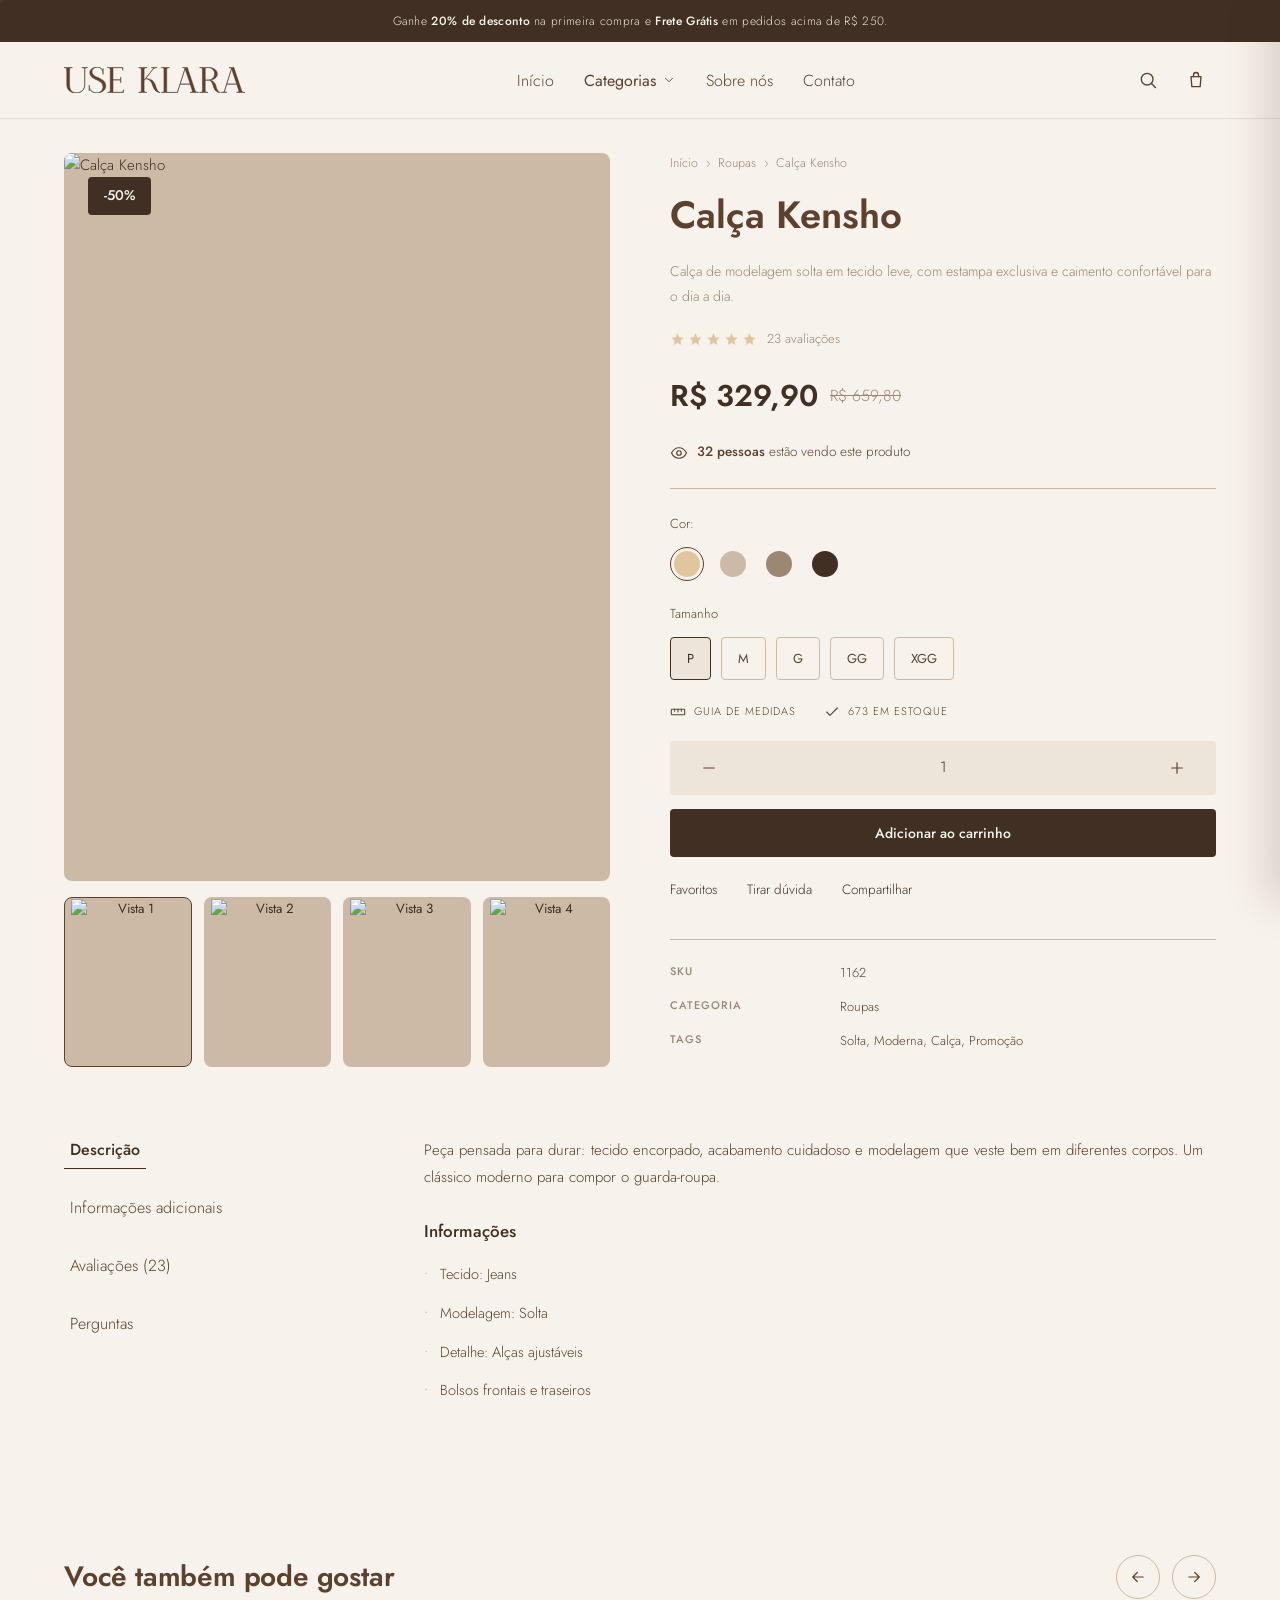
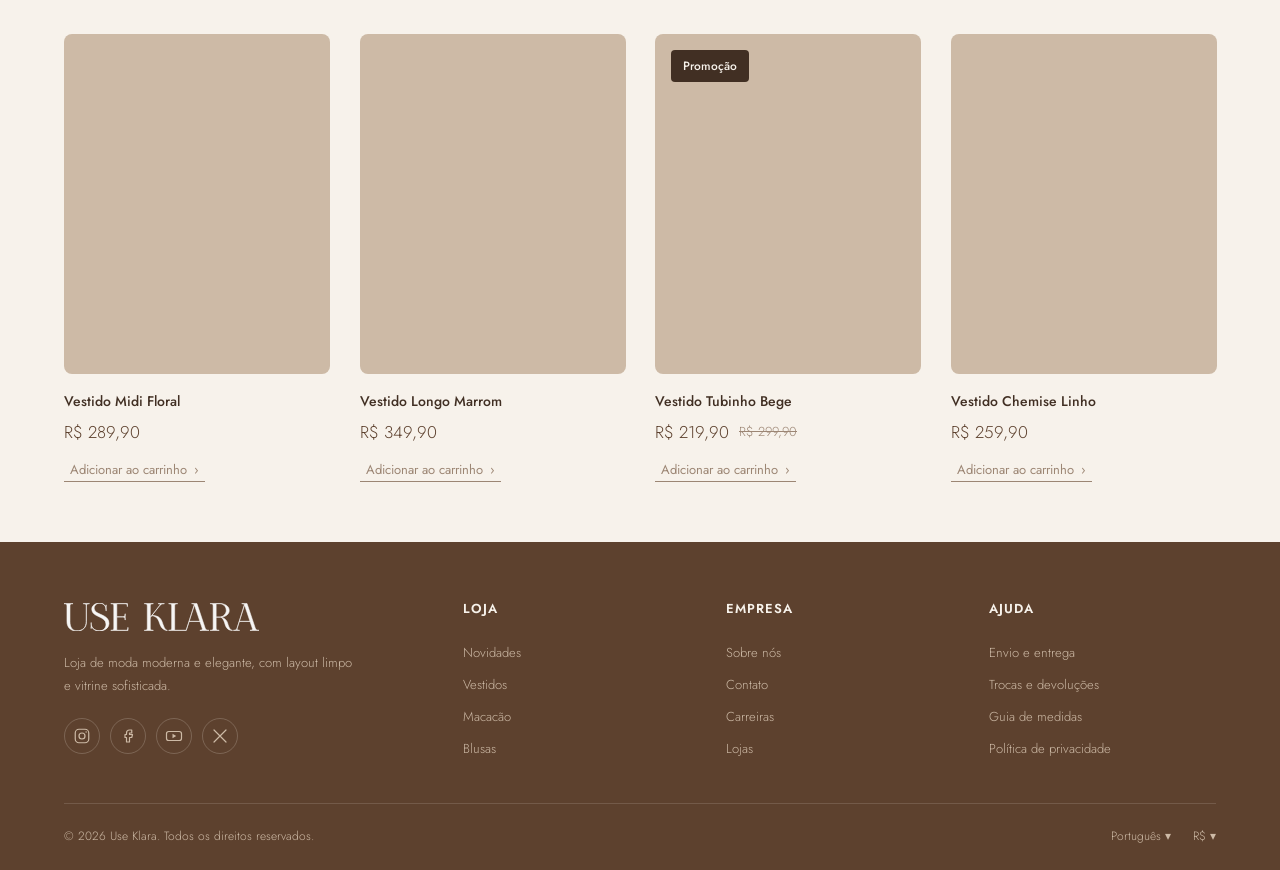
==== produto.html @ 3ba40e80 "Loja Use Klara — vitrine limpa para deploy Site estático da loja (home, categorias, produto, sobre) " ====
<!DOCTYPE html>
<html lang="pt-BR">
<head>
<meta charset="UTF-8">
<meta name="viewport" content="width=device-width, initial-scale=1.0">
<title>Calça Kensho — Use Klara</title>
<link rel="preconnect" href="https://fonts.googleapis.com">
<link rel="preconnect" href="https://fonts.gstatic.com" crossorigin>
<link href="https://fonts.googleapis.com/css2?family=Jost:wght@300;400;500;600;700&display=swap" rel="stylesheet">
<link rel="stylesheet" href="css/style.css">
</head>
<body>

<div id="site-header" data-active="shop"></div>

<section class="pdp" data-name="Calça Kensho" data-price="329.90">
  <div class="container pdp__grid">

    <div class="gallery">
      <div class="gallery__main">
        <img src="https://images.unsplash.com/photo-1594633312681-425c7b97ccd1?auto=format&fit=crop&w=900&q=80" alt="Calça Kensho" data-ph>
        <span class="gallery__badge">-50%</span>
      </div>
      <div class="gallery__thumbs">
        <button class="is-active"><img src="https://images.unsplash.com/photo-1594633312681-425c7b97ccd1?auto=format&fit=crop&w=400&q=80" alt="Vista 1" data-ph></button>
        <button><img src="https://images.unsplash.com/photo-1624378439575-d8705ad7ae80?auto=format&fit=crop&w=400&q=80" alt="Vista 2" data-ph></button>
        <button><img src="https://images.unsplash.com/photo-1583496661160-fb5886a0aaaa?auto=format&fit=crop&w=400&q=80" alt="Vista 3" data-ph></button>
        <button><img src="https://images.unsplash.com/photo-1551232864-3f0890e580d9?auto=format&fit=crop&w=400&q=80" alt="Vista 4" data-ph></button>
      </div>
    </div>

    <div class="pdp__info">
      <nav class="pdp__crumb"><a href="index.html">Início</a><span>›</span><a href="vestidos.html">Roupas</a><span>›</span><span>Calça Kensho</span></nav>
      <h1 class="pdp__title">Calça Kensho</h1>
      <p class="pdp__desc">Calça de modelagem solta em tecido leve, com estampa exclusiva e caimento confortável para o dia a dia.</p>

      <div class="pdp__rating">
        <span class="pdp__stars"><svg viewBox="0 0 24 24"><path d="M12 2l2.9 6.3 6.9.8-5.1 4.7 1.4 6.8L12 17.3 5.9 20.6l1.4-6.8L2.2 9.1l6.9-.8z"/></svg><svg viewBox="0 0 24 24"><path d="M12 2l2.9 6.3 6.9.8-5.1 4.7 1.4 6.8L12 17.3 5.9 20.6l1.4-6.8L2.2 9.1l6.9-.8z"/></svg><svg viewBox="0 0 24 24"><path d="M12 2l2.9 6.3 6.9.8-5.1 4.7 1.4 6.8L12 17.3 5.9 20.6l1.4-6.8L2.2 9.1l6.9-.8z"/></svg><svg viewBox="0 0 24 24"><path d="M12 2l2.9 6.3 6.9.8-5.1 4.7 1.4 6.8L12 17.3 5.9 20.6l1.4-6.8L2.2 9.1l6.9-.8z"/></svg><svg viewBox="0 0 24 24"><path d="M12 2l2.9 6.3 6.9.8-5.1 4.7 1.4 6.8L12 17.3 5.9 20.6l1.4-6.8L2.2 9.1l6.9-.8z"/></svg></span>
        <span>23 avaliações</span>
      </div>

      <div class="pdp__price"><span class="now">R$ 329,90</span><span class="old">R$ 659,80</span></div>

      <p class="pdp__viewers"><svg viewBox="0 0 24 24"><path d="M2 12s3.6-7 10-7 10 7 10 7-3.6 7-10 7-10-7-10-7z"/><circle cx="12" cy="12" r="3"/></svg><span><strong>32 pessoas</strong> estão vendo este produto</span></p>

      <div class="opt">
        <span class="opt__label">Cor:</span>
        <div class="swatches">
          <button class="swatch is-active"><span style="background:#E0C79B"></span></button>
          <button class="swatch"><span style="background:#CDBAA6"></span></button>
          <button class="swatch"><span style="background:#9C8674"></span></button>
          <button class="swatch"><span style="background:#412F23"></span></button>
        </div>
      </div>

      <div class="opt">
        <span class="opt__label">Tamanho</span>
        <div class="sizes">
          <button class="size is-active">P</button><button class="size">M</button><button class="size">G</button><button class="size">GG</button><button class="size">XGG</button>
        </div>
      </div>

      <div class="pdp__meta-row">
        <div><svg viewBox="0 0 24 24"><rect x="2" y="8" width="20" height="8" rx="1"/><path d="M7 8v3M12 8v4M17 8v3"/></svg> GUIA DE MEDIDAS</div>
        <div><svg viewBox="0 0 24 24"><polyline points="4 12 9 17 20 6"/></svg> 673 EM ESTOQUE</div>
      </div>

      <div class="stepper">
        <button id="pdpDec" aria-label="Diminuir"><svg viewBox="0 0 24 24"><line x1="5" y1="12" x2="19" y2="12"/></svg></button>
        <span id="pdpQty">1</span>
        <button id="pdpInc" aria-label="Aumentar"><svg viewBox="0 0 24 24"><line x1="5" y1="12" x2="19" y2="12"/><line x1="12" y1="5" x2="12" y2="19"/></svg></button>
      </div>
      <button class="btn btn--dark btn--block" id="pdpAdd">Adicionar ao carrinho</button>

      <div class="pdp__links"><a href="#">Favoritos</a><a href="#">Tirar dúvida</a><a href="#">Compartilhar</a></div>

      <dl class="pdp__table">
        <div><dt>SKU</dt><dd>1162</dd></div>
        <div><dt>CATEGORIA</dt><dd>Roupas</dd></div>
        <div><dt>TAGS</dt><dd>Solta, Moderna, Calça, Promoção</dd></div>
      </dl>
    </div>

  </div>
</section>

<section class="pdp-tabs">
  <div class="container pdp-tabs__grid">
    <nav class="tabnav">
      <button class="is-active" data-tab="tab-desc">Descrição</button>
      <button data-tab="tab-info">Informações adicionais</button>
      <button data-tab="tab-rev">Avaliações (23)</button>
      <button data-tab="tab-q">Perguntas</button>
    </nav>
    <div class="tabcontent">
      <div class="tabpanel is-active" id="tab-desc">
        <p>Peça pensada para durar: tecido encorpado, acabamento cuidadoso e modelagem que veste bem em diferentes corpos. Um clássico moderno para compor o guarda-roupa.</p>
        <h3>Informações</h3>
        <ul><li>Tecido: Jeans</li><li>Modelagem: Solta</li><li>Detalhe: Alças ajustáveis</li><li>Bolsos frontais e traseiros</li></ul>
      </div>
      <div class="tabpanel" id="tab-info"><p>Composição: 98% algodão, 2% elastano. Lavar à mão ou em ciclo delicado, não usar alvejante. Modelo veste tamanho P e tem 1,74 m.</p></div>
      <div class="tabpanel" id="tab-rev"><p>23 avaliações · média 5,0. "Caimento perfeito e tecido de ótima qualidade." — Camila A.</p></div>
      <div class="tabpanel" id="tab-q"><p>Ainda não há perguntas sobre este produto. Seja a primeira a perguntar.</p></div>
    </div>
  </div>
</section>

<section class="products">
  <div class="container">
    <div class="related__head">
      <h2 class="section-title" style="margin:0">Você também pode gostar</h2>
      <div class="related__arrows">
        <button aria-label="Anterior"><svg viewBox="0 0 24 24"><path d="M19 12H5M11 6l-6 6 6 6"/></svg></button>
        <button aria-label="Próximo"><svg viewBox="0 0 24 24"><path d="M5 12h14M13 6l6 6-6 6"/></svg></button>
      </div>
    </div>
    <div class="grid grid--4" data-collection="vestidos" data-limit="4"></div>
  </div>
</section>

<div id="site-footer"></div>
<script src="js/main.js"></script>
</body>
</html>
---- css/style.css ----
/* ==========================================================================
   USE KLARA — E-commerce
   Design system extraído do Figma (identidade Use Klara)
   ========================================================================== */

:root{
  /* Paleta da marca */
  --taupe:#5D412E;      /* fundo principal / títulos */
  --chocolate:#412F23;  /* contraste / botões */
  --nude:#9C8674;       /* apoio / textos secundários */
  --areia:#CDBAA6;      /* neutro quente / slots */
  --marfim:#F7F2EB;     /* fundo claro */
  --clara:#EDE5DA;      /* faixas de destaque */
  --dourado:#E0C79B;    /* detalhe nobre */
  --verde:#3C7A5A;      /* status entregue */
  --vermelho:#B4453B;   /* status / cancelar */

  --text:#412F23;
  --muted:#9C8674;
  --line:#CDBAA6;

  --container:1400px;
  --pad:clamp(20px,5vw,120px);
  --radius:8px;
  --radius-lg:14px;
  --ease:cubic-bezier(.4,0,.2,1);

  --shadow:0 12px 34px rgba(65,47,35,.10);
}

*,*::before,*::after{box-sizing:border-box;}
html{scroll-behavior:smooth;}
body{
  margin:0;
  font-family:'Jost',system-ui,-apple-system,'Segoe UI',sans-serif;
  font-size:15px;line-height:1.7;font-weight:300;
  color:var(--text);background:var(--marfim);
  -webkit-font-smoothing:antialiased;
}
img{max-width:100%;display:block;}
a{color:inherit;text-decoration:none;}
button{font-family:inherit;cursor:pointer;border:0;background:none;color:inherit;}
input{font-family:inherit;}
svg{fill:none;stroke:currentColor;stroke-width:1.6;stroke-linecap:round;stroke-linejoin:round;}

.container{width:100%;max-width:var(--container);margin-inline:auto;padding-inline:var(--pad);}
.sr-only{position:absolute;width:1px;height:1px;overflow:hidden;clip:rect(0,0,0,0);}

/* ---------- Botões ---------- */
.btn{
  display:inline-flex;align-items:center;justify-content:center;gap:8px;
  padding:14px 34px;border-radius:4px;font-size:14px;font-weight:500;
  transition:all .25s var(--ease);white-space:nowrap;
}
.btn--dark{background:var(--chocolate);color:var(--marfim);}
.btn--dark:hover{background:var(--taupe);}
.btn--sand{background:var(--areia);color:var(--chocolate);border-radius:999px;padding:16px 34px;font-weight:500;}
.btn--sand:hover{background:var(--dourado);transform:translateY(-2px);}
.btn--white{background:#fff;color:var(--chocolate);border-radius:999px;padding:16px 34px;border:1px solid var(--areia);font-weight:500;}
.btn--white:hover{background:var(--clara);transform:translateY(-2px);}
.btn--light{background:var(--marfim);color:var(--taupe);border-radius:999px;padding:12px 32px;}
.btn--light:hover{background:var(--clara);transform:translateY(-2px);}
.btn--ghost{background:transparent;color:var(--marfim);border:1px solid rgba(247,242,235,.85);border-radius:999px;padding:12px 32px;}
.btn--ghost:hover{background:rgba(247,242,235,.15);transform:translateY(-2px);}
.btn--outline{background:transparent;color:var(--taupe);border:1.5px solid var(--taupe);}
.btn--outline:hover{background:var(--taupe);color:var(--marfim);}
.btn--block{width:100%;}
.btn--danger{background:var(--vermelho);color:#fff;}

.section-title{margin:0 0 34px;font-size:clamp(22px,3vw,28px);font-weight:600;color:var(--taupe);letter-spacing:-.2px;}
.section-title--center{text-align:center;}
.products .section-title--center{font-size:40px;font-weight:700;text-transform:uppercase;letter-spacing:1px;color:var(--chocolate);margin-bottom:40px;}

/* ==========================================================================
   Announcement bar
   ========================================================================== */
.announcement{background:var(--chocolate);color:#EFE4DA;text-align:center;font-size:12px;letter-spacing:.3px;}
.announcement p{margin:0;padding:11px 16px;}
.announcement strong{font-weight:500;color:var(--marfim);}

/* ==========================================================================
   Header
   ========================================================================== */
.header{position:sticky;top:0;z-index:60;background:var(--marfim);border-bottom:1px solid rgba(92,64,51,.12);transition:box-shadow .3s var(--ease);}
.header.is-stuck{box-shadow:0 6px 24px rgba(65,47,35,.08);}
.header__inner{display:flex;align-items:center;justify-content:space-between;gap:24px;height:76px;}

.logo{display:inline-flex;align-items:center;}
.logo img{height:26px;width:auto;display:block;}
.logo--light img{height:28px;filter:brightness(0) invert(1);opacity:.95;}

.nav{display:flex;gap:30px;}
.nav__link{position:relative;font-size:16px;color:var(--taupe);padding:6px 0;transition:color .2s var(--ease);}
.nav__link::after{content:'';position:absolute;left:0;bottom:0;width:0;height:1.5px;background:var(--nude);transition:width .28s var(--ease);}
.nav__link:hover,.nav__link.is-active{color:var(--chocolate);font-weight:500;}
.nav__link:hover::after,.nav__link.is-active::after{width:100%;}

/* Categorias — gatilho do popup */
.nav__cat{display:inline-flex;align-items:center;gap:6px;background:none;border:0;cursor:pointer;}
.nav__chev{transition:transform .25s var(--ease);}
.nav__cat.is-open .nav__chev{transform:rotate(180deg);}

/* Mega-menu popup de categorias */
.megamenu{position:absolute;top:100%;left:0;right:0;z-index:55;background:var(--marfim);border-top:1px solid rgba(92,64,51,.1);box-shadow:0 24px 44px rgba(65,47,35,.14);opacity:0;visibility:hidden;transform:translateY(-10px);transition:opacity .28s var(--ease),transform .28s var(--ease),visibility .28s var(--ease);}
.megamenu.is-open{opacity:1;visibility:visible;transform:none;}
.megamenu__inner{max-width:var(--container);margin:0 auto;padding:34px var(--pad) 40px;display:grid;grid-template-columns:1fr 260px;gap:44px;}
.megamenu__cards{display:grid;grid-template-columns:repeat(3,1fr);gap:20px;}
.mm-card{position:relative;display:block;border-radius:var(--radius);overflow:hidden;aspect-ratio:5/4;background:var(--areia);}
.mm-card img{width:100%;height:100%;object-fit:cover;transition:transform .5s var(--ease);}
.mm-card:hover img{transform:scale(1.05);}
.mm-card::after{content:'';position:absolute;inset:0;background:linear-gradient(180deg,transparent 45%,rgba(65,47,35,.62));}
.mm-card span{position:absolute;left:18px;bottom:16px;z-index:2;color:var(--marfim);font-size:16px;font-weight:500;letter-spacing:1px;}
.megamenu__links{border-left:1px solid var(--areia);padding-left:40px;}
.megamenu__links h4{margin:0 0 14px;font-size:12px;letter-spacing:1px;text-transform:uppercase;color:var(--nude);font-weight:500;}
.megamenu__links a{display:block;padding:9px 0;font-size:15px;color:var(--taupe);transition:color .2s var(--ease),transform .2s var(--ease);}
.megamenu__links a:hover{color:var(--chocolate);transform:translateX(4px);}

.header__actions{display:flex;align-items:center;gap:8px;}
.icon-btn{position:relative;display:grid;place-items:center;width:40px;height:40px;border-radius:50%;color:var(--taupe);transition:background .2s var(--ease),color .2s var(--ease);}
.icon-btn svg{width:20px;height:20px;}
.icon-btn:hover{background:var(--clara);color:var(--chocolate);}
.icon-btn__badge{position:absolute;top:2px;right:2px;min-width:16px;height:16px;padding:0 4px;border-radius:999px;background:var(--chocolate);color:#fff;font-size:10px;font-weight:500;line-height:16px;text-align:center;transform:scale(0);transition:transform .25s var(--ease);}
.icon-btn__badge.is-visible{transform:scale(1);}

.burger{display:none;flex-direction:column;gap:4px;}
.burger span{display:block;width:18px;height:1.8px;background:currentColor;border-radius:2px;transition:transform .28s var(--ease),opacity .2s var(--ease);}
.burger.is-open span:nth-child(1){transform:translateY(5.8px) rotate(45deg);}
.burger.is-open span:nth-child(2){opacity:0;}
.burger.is-open span:nth-child(3){transform:translateY(-5.8px) rotate(-45deg);}

.searchbar{max-height:0;overflow:hidden;background:var(--clara);transition:max-height .35s var(--ease);}
.searchbar.is-open{max-height:80px;}
.searchbar__form{display:flex;align-items:center;gap:12px;padding:16px 0;color:var(--nude);}
.searchbar__form svg{width:20px;height:20px;}
.searchbar__form input{flex:1;border:0;background:transparent;outline:none;font-size:15px;color:var(--chocolate);}

/* ==========================================================================
   Page header band (breadcrumb)
   ========================================================================== */
.pagehead{background:var(--clara);padding:60px 0;text-align:center;}
.pagehead__title{margin:0 0 12px;font-size:clamp(30px,5vw,44px);font-weight:600;color:var(--chocolate);}
.crumb{display:flex;gap:10px;justify-content:center;font-size:13.5px;color:var(--nude);}
.crumb a:hover{color:var(--taupe);}
.crumb .is-current{color:var(--taupe);font-weight:500;}

/* ==========================================================================
   Hero (home)
   ========================================================================== */
.hero{background:#DDDADB;overflow:hidden;}
.hero__inner{display:grid;grid-template-columns:1fr 1fr;gap:20px;align-items:center;min-height:620px;}
.hero__content{max-width:600px;padding:40px 0;}
.hero__title{margin:0 0 22px;font-size:clamp(42px,6vw,80px);font-weight:500;line-height:1.05;color:var(--chocolate);}
.hero__text{margin:0 0 34px;max-width:500px;font-size:20px;line-height:1.7;color:#5b4a40;}
.hero__actions{display:flex;gap:16px;flex-wrap:wrap;}
.hero__actions .btn{font-size:18px;font-weight:700;}
.hero__media{position:relative;align-self:stretch;margin-right:calc(-1 * var(--pad));}
.hero__media img{position:absolute;inset:0;width:100%;height:100%;object-fit:cover;object-position:left center;}

/* ==========================================================================
   Product cards / grids
   ========================================================================== */
.products{padding:60px 0;}
.grid{display:grid;gap:30px;}
.grid--4{grid-template-columns:repeat(4,1fr);}
.grid--3{grid-template-columns:repeat(3,1fr);}

.card{position:relative;}
.card__media{position:relative;border-radius:var(--radius);overflow:hidden;background:var(--areia);aspect-ratio:1/1.28;margin-bottom:16px;}
.card__media img{width:100%;height:100%;object-fit:cover;transition:transform .6s var(--ease);}
.card:hover .card__media img{transform:scale(1.05);}
.card__media::after{content:'';position:absolute;inset:0;z-index:1;background:linear-gradient(180deg,transparent 45%,rgba(65,47,35,.5));opacity:0;transition:opacity .45s var(--ease);pointer-events:none;}
.card:hover .card__media::after{opacity:1;}
.card__peek{position:absolute;left:0;right:0;bottom:18px;z-index:2;text-align:center;color:var(--marfim);font-size:13px;font-weight:500;letter-spacing:1px;opacity:0;transform:translateY(16px);transition:opacity .45s var(--ease),transform .45s var(--ease);pointer-events:none;}
.card__peek span{margin-left:4px;}
.card:hover .card__peek{opacity:1;transform:none;}
.card__badge{position:absolute;top:16px;left:16px;padding:6px 12px;border-radius:4px;background:var(--chocolate);color:var(--marfim);font-size:12px;font-weight:500;}
.card__name{margin:0 0 4px;font-size:14px;font-weight:500;color:var(--chocolate);}
.card__price{display:flex;gap:10px;align-items:center;margin:0 0 10px;}
.card__price .now{font-size:17px;font-weight:300;color:var(--taupe);}
.card__price .old{font-size:13px;color:var(--nude);text-decoration:line-through;}
.card__cart{display:inline-flex;align-items:center;gap:7px;font-size:13px;color:var(--nude);border-bottom:1px solid var(--nude);padding-bottom:2px;transition:gap .25s var(--ease),color .2s var(--ease);}
.card__cart:hover{gap:12px;color:var(--chocolate);border-color:var(--chocolate);}

/* ==========================================================================
   Benefits strip
   ========================================================================== */
.benefits{background:var(--clara);padding:40px 0;}
.benefits__grid{display:grid;grid-template-columns:repeat(3,1fr);gap:40px;}
.benefit{display:flex;align-items:center;gap:18px;}
.benefit__icon{flex:none;display:grid;place-items:center;width:56px;height:56px;border-radius:50%;background:rgba(224,199,155,.35);color:var(--taupe);}
.benefit__icon svg{width:26px;height:26px;}
.benefit__title{margin:0 0 4px;font-size:19px;font-weight:600;color:var(--chocolate);}
.benefit__text{margin:0;font-size:13.5px;color:var(--nude);}

/* Home benefits variant (centered, 4 cols) */
.benefits--home .benefits__grid{grid-template-columns:repeat(4,1fr);}
.benefits--home .benefit{flex-direction:column;text-align:center;gap:12px;}
.benefits--home .benefit__text{max-width:210px;font-size:12px;line-height:1.65;}

/* ==========================================================================
   Categories (home)
   ========================================================================== */
.categories{padding:56px 0;}
.cat-grid{display:grid;grid-template-columns:repeat(3,1fr);gap:24px;}
.cat{position:relative;display:block;border-radius:var(--radius-lg);overflow:hidden;aspect-ratio:1/1.15;background:var(--areia);}
.cat img{width:100%;height:100%;object-fit:cover;transition:transform .7s var(--ease);}
.cat::after{content:'';position:absolute;inset:0;background:linear-gradient(180deg,transparent 55%,rgba(65,47,35,.55));}
.cat:hover img{transform:scale(1.05);}
.cat__label{position:absolute;left:0;right:0;bottom:26px;z-index:2;text-align:center;color:var(--marfim);font-size:24px;font-weight:700;letter-spacing:2px;}

/* ==========================================================================
   Newsletter
   ========================================================================== */
.newsletter{background:var(--clara);padding:60px 0;text-align:center;}
.newsletter__inner{max-width:600px;margin-inline:auto;}
.newsletter__title{margin:0 0 10px;font-size:28px;font-weight:500;color:var(--taupe);}
.newsletter__text{margin:0 0 26px;font-size:14px;color:var(--nude);}
.newsletter__text strong{color:var(--taupe);font-weight:500;}
.newsletter__form{display:flex;gap:10px;background:var(--marfim);border-radius:999px;padding:6px 6px 6px 22px;}
.newsletter__form input{flex:1;border:0;outline:none;background:transparent;font-size:14px;color:var(--chocolate);}
.newsletter__note{margin:14px 0 0;min-height:20px;font-size:13px;color:var(--taupe);}

/* ==========================================================================
   Footer
   ========================================================================== */
.footer{background:var(--taupe);color:var(--areia);padding:56px 0 24px;}
.footer__grid{display:grid;grid-template-columns:1.6fr 1fr 1fr 1fr;gap:36px;padding-bottom:38px;}
.footer__about{margin:16px 0 20px;max-width:290px;font-size:13px;line-height:1.75;}
.footer__col h4{margin:0 0 16px;font-size:13px;font-weight:600;letter-spacing:1px;text-transform:uppercase;color:var(--marfim);}
.footer__col a{display:block;font-size:13px;padding:5px 0;transition:color .2s var(--ease),transform .2s var(--ease);}
.footer__col a:hover{color:var(--marfim);transform:translateX(3px);}
.footer__social{display:flex;gap:10px;}
.footer__social a{display:grid;place-items:center;width:36px;height:36px;border-radius:50%;border:1px solid rgba(247,242,235,.2);transition:all .25s var(--ease);}
.footer__social a svg{width:18px;height:18px;}
.footer__social a:hover{background:var(--marfim);color:var(--taupe);}
.footer__bottom{display:flex;justify-content:space-between;align-items:center;gap:16px;flex-wrap:wrap;padding-top:22px;border-top:1px solid rgba(247,242,235,.14);font-size:12px;}
.footer__bottom p{margin:0;}
.footer__locale{display:flex;gap:22px;}
.footer__locale span{display:inline-flex;align-items:center;gap:6px;}

/* ==========================================================================
   Cart drawer
   ========================================================================== */
.overlay{position:fixed;inset:0;z-index:90;background:rgba(65,47,35,.45);opacity:0;visibility:hidden;transition:opacity .3s var(--ease),visibility .3s var(--ease);}
.overlay.is-open{opacity:1;visibility:visible;}
.drawer{position:fixed;top:0;right:0;bottom:0;z-index:100;width:min(380px,90vw);display:flex;flex-direction:column;background:var(--marfim);transform:translateX(100%);transition:transform .38s var(--ease);box-shadow:-12px 0 40px rgba(65,47,35,.18);}
.drawer.is-open{transform:translateX(0);}
.drawer__head{display:flex;align-items:center;justify-content:space-between;padding:20px 24px;border-bottom:1px solid rgba(92,64,51,.12);}
.drawer__head h3{margin:0;font-size:16px;font-weight:600;color:var(--chocolate);}
.drawer__close{font-size:28px;line-height:1;color:var(--taupe);}
.drawer__body{flex:1;overflow-y:auto;padding:18px 24px;}
.drawer__empty{color:var(--nude);text-align:center;padding:40px 0;}
.drawer-item{display:flex;align-items:center;gap:14px;padding:12px 0;border-bottom:1px solid rgba(92,64,51,.08);}
.drawer-item__info{flex:1;min-width:0;}
.drawer-item__name{margin:0;font-size:13px;font-weight:500;color:var(--chocolate);white-space:nowrap;overflow:hidden;text-overflow:ellipsis;}
.drawer-item__price{margin:2px 0 0;font-size:13px;color:var(--nude);}
.drawer-item__qty{display:flex;align-items:center;gap:10px;font-size:13px;}
.drawer-item__qty button{width:24px;height:24px;border-radius:50%;background:var(--clara);color:var(--taupe);font-size:15px;line-height:1;transition:background .2s;}
.drawer-item__qty button:hover{background:var(--dourado);}
.drawer__foot{padding:20px 24px;border-top:1px solid rgba(92,64,51,.12);}
.drawer__total{display:flex;justify-content:space-between;align-items:center;margin-bottom:14px;color:var(--taupe);}
.drawer__total strong{font-size:17px;color:var(--chocolate);}

/* Toast */
.toast{position:fixed;left:50%;bottom:32px;z-index:120;transform:translate(-50%,20px);padding:12px 24px;border-radius:999px;background:var(--chocolate);color:#fff;font-size:13px;opacity:0;pointer-events:none;transition:all .3s var(--ease);}
.toast.is-visible{opacity:1;transform:translate(-50%,0);}

/* ==========================================================================
   Product detail page
   ========================================================================== */
.pdp{padding:34px 0 70px;}
.pdp__grid{display:grid;grid-template-columns:1fr 1fr;gap:60px;align-items:start;}
.gallery__main{position:relative;border-radius:var(--radius);overflow:hidden;background:var(--areia);aspect-ratio:3/4;margin-bottom:16px;}
.gallery__main img{width:100%;height:100%;object-fit:cover;}
.gallery__badge{position:absolute;top:24px;left:24px;padding:7px 16px;border-radius:4px;background:var(--chocolate);color:var(--marfim);font-size:14px;font-weight:500;}
.gallery__thumbs{display:grid;grid-template-columns:repeat(4,1fr);gap:12px;}
.gallery__thumbs button{border-radius:var(--radius);overflow:hidden;background:var(--areia);aspect-ratio:3/4;border:1.5px solid transparent;}
.gallery__thumbs button.is-active{border-color:var(--taupe);}
.gallery__thumbs img{width:100%;height:100%;object-fit:cover;}

.pdp__crumb{font-size:12.5px;color:var(--nude);margin-bottom:8px;display:flex;gap:8px;}
.pdp__title{margin:0 0 12px;font-size:38px;font-weight:600;color:var(--taupe);}
.pdp__desc{margin:0 0 20px;font-size:14px;color:var(--nude);line-height:1.75;}
.pdp__rating{display:flex;align-items:center;gap:10px;margin-bottom:20px;}
.pdp__stars{display:flex;gap:3px;color:var(--dourado);}
.pdp__stars svg{width:15px;height:15px;fill:var(--dourado);stroke:none;}
.pdp__rating span{font-size:13px;color:var(--nude);}
.pdp__price{display:flex;gap:12px;align-items:center;margin-bottom:20px;}
.pdp__price .now{font-size:30px;font-weight:600;color:var(--chocolate);}
.pdp__price .old{font-size:16px;color:var(--nude);text-decoration:line-through;}
.pdp__viewers{display:flex;align-items:center;gap:9px;font-size:13.5px;color:var(--taupe);padding-bottom:24px;border-bottom:1px solid var(--areia);margin-bottom:24px;}
.pdp__viewers strong{font-weight:500;}
.pdp__viewers svg{width:18px;height:18px;}
.opt{margin-bottom:22px;}
.opt__label{display:block;font-size:13px;color:var(--taupe);margin-bottom:12px;}
.swatches{display:flex;gap:12px;}
.swatch{width:34px;height:34px;border-radius:999px;padding:3px;border:1.5px solid transparent;}
.swatch.is-active{border-color:var(--taupe);}
.swatch span{display:block;width:100%;height:100%;border-radius:999px;}
.sizes{display:flex;gap:10px;flex-wrap:wrap;}
.size{padding:11px 16px;border-radius:4px;border:1px solid var(--areia);font-size:13px;color:var(--taupe);transition:all .2s;}
.size.is-active,.size:hover{border-color:var(--chocolate);color:var(--chocolate);background:var(--clara);}
.opt__clear{display:inline-flex;gap:6px;align-items:center;font-size:12px;color:var(--nude);margin-top:12px;}
.pdp__meta-row{display:flex;gap:28px;margin:20px 0;font-size:11px;letter-spacing:1px;color:var(--taupe);}
.pdp__meta-row div{display:flex;gap:8px;align-items:center;}
.pdp__meta-row svg{width:16px;height:16px;}
.stepper{display:flex;align-items:center;justify-content:space-between;padding:0 22px;height:54px;border-radius:4px;background:var(--clara);margin-bottom:14px;}
.stepper button{width:34px;height:34px;display:grid;place-items:center;color:var(--taupe);}
.stepper button svg{width:18px;height:18px;}
.stepper span{font-size:15px;}
.pdp__links{display:flex;gap:30px;padding:22px 0;font-size:13.5px;}
.pdp__links a:hover{color:var(--chocolate);}
.pdp__table{border-top:1px solid var(--areia);padding-top:22px;display:grid;gap:12px;}
.pdp__table div{display:flex;gap:20px;font-size:13px;}
.pdp__table dt{width:150px;font-size:11px;letter-spacing:1px;color:var(--nude);font-weight:500;}
.pdp__table dd{margin:0;color:var(--taupe);}

.pdp-tabs{padding:0 0 90px;}
.pdp-tabs__grid{display:grid;grid-template-columns:300px 1fr;gap:60px;}
.tabnav{display:flex;flex-direction:column;gap:26px;}
.tabnav button{text-align:left;font-size:16px;color:var(--taupe);font-weight:300;position:relative;padding-bottom:8px;width:max-content;}
.tabnav button.is-active{color:var(--chocolate);font-weight:500;}
.tabnav button.is-active::after{content:'';position:absolute;left:0;bottom:0;width:100%;height:1.5px;background:var(--chocolate);}
.tabpanel{display:none;}
.tabpanel.is-active{display:block;}
.tabpanel p{margin:0 0 26px;font-size:15px;color:var(--taupe);line-height:1.8;}
.tabpanel h3{margin:0 0 16px;font-size:17px;font-weight:500;color:var(--chocolate);}
.tabpanel ul{margin:0;padding:0;list-style:none;display:grid;gap:14px;}
.tabpanel li{display:flex;gap:12px;font-size:14.5px;color:var(--taupe);}
.tabpanel li::before{content:'•';color:var(--nude);}

.related__head{display:flex;justify-content:space-between;align-items:center;margin-bottom:34px;}
.related__arrows{display:flex;gap:12px;}
.related__arrows button{width:44px;height:44px;border-radius:999px;border:1px solid var(--areia);display:grid;place-items:center;color:var(--taupe);transition:all .2s;}
.related__arrows button:hover{background:var(--clara);}
.related__arrows svg{width:18px;height:18px;}

/* ==========================================================================
   Cart page
   ========================================================================== */
.cartpage{padding:70px 0 80px;}
.cartpage__grid{display:grid;grid-template-columns:1fr 420px;gap:40px;align-items:start;}
.carttable{width:100%;}
.carttable__head{display:grid;grid-template-columns:1.6fr .6fr .8fr .6fr;gap:16px;align-items:center;padding:20px 24px;border-radius:6px;background:var(--dourado);font-size:15px;font-weight:500;color:var(--chocolate);}
.cart-row{display:grid;grid-template-columns:1.6fr .6fr .8fr .6fr;gap:16px;align-items:center;padding:24px;border-bottom:1px solid var(--areia);}
.cart-row__prod{display:flex;align-items:center;gap:18px;}
.cart-row__x{color:var(--taupe);}
.cart-row__x svg{width:16px;height:16px;}
.cart-row__img{width:72px;height:80px;border-radius:6px;overflow:hidden;background:var(--areia);flex:none;}
.cart-row__img img{width:100%;height:100%;object-fit:cover;}
.cart-row__name{margin:0 0 6px;font-size:16px;font-weight:500;color:var(--chocolate);}
.cart-row__var{margin:0;font-size:13px;color:var(--nude);}
.cart-row .num{color:var(--taupe);}
.cart-row .sub{font-weight:500;color:var(--chocolate);}
.cart-mini-stepper{display:flex;align-items:center;justify-content:space-between;max-width:130px;padding:0 14px;height:46px;border:1px solid var(--areia);border-radius:4px;}
.cart-mini-stepper button{width:24px;height:24px;display:grid;place-items:center;color:var(--taupe);}
.cart-mini-stepper button svg{width:16px;height:16px;}
.coupon-bar{display:flex;justify-content:space-between;align-items:center;padding:36px 24px 0;gap:16px;flex-wrap:wrap;}
.coupon-form{display:flex;gap:16px;}
.coupon-form input{width:230px;padding:15px 18px;border:1px solid var(--areia);border-radius:4px;background:var(--marfim);outline:none;color:var(--chocolate);}
.coupon-form input::placeholder{color:var(--nude);}
.clearcart{font-size:14px;font-weight:500;color:var(--taupe);text-decoration:underline;}
.summary{border:1px solid var(--areia);border-radius:8px;padding:30px;background:var(--marfim);}
.summary h3{margin:0 0 18px;font-size:19px;font-weight:500;color:var(--chocolate);padding-bottom:18px;border-bottom:1px solid var(--areia);}
.summary__line{display:flex;justify-content:space-between;margin-bottom:16px;font-size:14.5px;color:var(--nude);}
.summary__line strong{color:var(--taupe);font-weight:500;}
.summary__total{display:flex;justify-content:space-between;align-items:center;padding-top:20px;margin:20px 0 24px;border-top:1px solid var(--areia);color:var(--chocolate);}
.summary__total strong{font-size:17px;font-weight:600;}

/* ==========================================================================
   Login page
   ========================================================================== */
.authpage{min-height:70vh;display:grid;place-items:center;padding:60px 20px;background:var(--clara);}
.loginbox{width:100%;max-width:400px;background:var(--marfim);border-radius:12px;padding:40px;box-shadow:var(--shadow);}
.loginbox h1{margin:0 0 30px;text-align:center;font-size:28px;font-weight:600;color:var(--chocolate);}
.field{margin-bottom:20px;}
.field label{display:block;font-size:15px;font-weight:500;color:var(--taupe);margin-bottom:9px;}
.field__input{display:flex;align-items:center;gap:10px;padding:14px 16px;border:1px solid var(--areia);border-radius:6px;}
.field__input input{flex:1;border:0;outline:none;background:transparent;font-size:15px;color:var(--chocolate);}
.field__input button{color:var(--taupe);display:grid;place-items:center;}
.field__input button svg{width:20px;height:20px;}
.forgot{display:block;text-align:right;font-size:14px;color:var(--taupe);margin:10px 0 22px;}
.loginbox .btn{margin-bottom:14px;}

/* ==========================================================================
   Account page
   ========================================================================== */
.account{padding:70px 0 80px;}
.account__grid{display:grid;grid-template-columns:300px 1fr;gap:40px;align-items:start;}
.acctmenu{display:flex;flex-direction:column;gap:14px;}
.acctmenu button{text-align:left;padding:20px 24px;border-radius:6px;border:1px solid var(--areia);background:var(--marfim);font-size:16px;color:var(--taupe);transition:all .2s;}
.acctmenu button:hover{border-color:var(--nude);}
.acctmenu button.is-active{background:var(--dourado);border-color:transparent;color:var(--chocolate);font-weight:500;}
.acctpanel{display:none;}
.acctpanel.is-active{display:block;}
.acctpanel__head{display:flex;justify-content:space-between;align-items:center;margin-bottom:22px;flex-wrap:wrap;gap:16px;}
.acctpanel__head h2{margin:0;font-size:22px;font-weight:600;color:var(--chocolate);}

.order-card{border:1px solid var(--areia);border-radius:8px;overflow:hidden;margin-bottom:22px;}
.order-card__bar{display:grid;grid-template-columns:repeat(4,1fr);gap:16px;padding:22px 30px;background:var(--dourado);}
.order-card__bar dt{margin:0 0 8px;font-size:13px;color:var(--taupe);}
.order-card__bar dd{margin:0;font-size:16px;font-weight:500;color:var(--chocolate);}
.order-item{display:flex;align-items:center;gap:18px;padding:20px 30px;border-bottom:1px solid var(--clara);}
.order-item__img{width:64px;height:64px;border-radius:6px;overflow:hidden;background:var(--areia);flex:none;}
.order-item__img img{width:100%;height:100%;object-fit:cover;}
.order-item h4{margin:0 0 6px;font-size:16px;font-weight:500;color:var(--chocolate);}
.order-item p{margin:0;font-size:13px;color:var(--nude);}
.order-card__foot{padding:24px 30px 26px;}
.order-status{display:flex;align-items:center;gap:14px;margin-bottom:22px;}
.status-badge{padding:6px 14px;border-radius:4px;border:1px solid;font-size:13px;font-weight:500;}
.status-badge--accepted{color:var(--dourado);border-color:var(--dourado);}
.status-badge--delivered{color:var(--verde);border-color:var(--verde);}
.order-status span{font-size:14.5px;color:var(--taupe);}
.order-actions{display:flex;gap:14px;align-items:center;flex-wrap:wrap;}
.order-actions .push{margin-left:auto;color:var(--vermelho);font-size:14px;font-weight:500;}

.card-box{border:1px solid var(--areia);border-radius:8px;padding:34px;background:var(--marfim);}
.form-grid{display:grid;grid-template-columns:1fr 1fr;gap:20px;margin-bottom:26px;}
.form-grid .field{margin:0;}
.avatar-row{display:flex;align-items:center;gap:20px;margin-bottom:26px;}
.avatar{width:76px;height:76px;border-radius:50%;background:var(--areia);overflow:hidden;flex:none;}
.avatar img{width:100%;height:100%;object-fit:cover;}
.avatar-row h4{margin:0 0 4px;font-size:18px;font-weight:500;color:var(--chocolate);}
.avatar-row p{margin:0;font-size:14px;color:var(--nude);}
.address-card{border:1px solid var(--areia);border-radius:8px;padding:28px 30px;margin-bottom:18px;}
.address-card__top{display:flex;align-items:center;gap:12px;margin-bottom:14px;}
.address-card__top h4{margin:0;font-size:17px;font-weight:500;color:var(--chocolate);}
.chip{padding:5px 12px;border-radius:4px;background:rgba(224,199,155,.4);font-size:12px;font-weight:500;color:var(--taupe);}
.address-card p{margin:0 0 8px;font-size:14px;color:var(--nude);line-height:1.7;}
.address-card__actions{display:flex;gap:24px;margin-top:8px;}
.address-card__actions a{display:inline-flex;gap:7px;align-items:center;font-size:14px;font-weight:500;color:var(--taupe);}
.address-card__actions svg{width:15px;height:15px;}
.address-card__actions .del{color:var(--vermelho);}
.pay-row{display:flex;align-items:center;gap:20px;border:1px solid var(--areia);border-radius:8px;padding:24px 30px;margin-bottom:18px;}
.pay-brand{display:grid;place-items:center;width:56px;height:48px;border-radius:6px;background:rgba(224,199,155,.35);color:var(--taupe);}
.pay-brand svg{width:24px;height:24px;}
.pay-row__info{flex:1;}
.pay-row__info h4{margin:0 0 6px;font-size:16px;font-weight:500;color:var(--chocolate);display:flex;gap:12px;align-items:center;}
.pay-row__info p{margin:0;font-size:13.5px;color:var(--nude);}
.logout-card{border:1px solid var(--areia);border-radius:8px;padding:60px 40px;text-align:center;}
.logout-card .benefit__icon{margin:0 auto 18px;}
.logout-card h3{margin:0 0 10px;font-size:20px;font-weight:500;color:var(--chocolate);}
.logout-card p{margin:0 auto 26px;max-width:420px;font-size:14px;color:var(--nude);line-height:1.75;}
.logout-card .row{display:flex;gap:14px;justify-content:center;}

/* ==========================================================================
   Category / listing page
   ========================================================================== */
.listing{padding:60px 0 80px;}
.listing__grid{display:grid;grid-template-columns:280px 1fr;gap:44px;align-items:start;}
.filters h3{margin:0 0 30px;font-size:20px;font-weight:600;color:var(--chocolate);}
.filter{padding-bottom:30px;margin-bottom:30px;border-bottom:1px solid var(--areia);}
.filter:last-child{border:0;}
.filter h4{margin:0 0 14px;font-size:15px;font-weight:500;color:var(--taupe);}
.filter label{display:flex;align-items:center;gap:10px;padding:5px 0;font-size:14px;color:var(--taupe);cursor:pointer;}
.filter label input{accent-color:var(--chocolate);width:16px;height:16px;}
.filter label .qt{margin-left:auto;font-size:13px;color:var(--nude);}
.filter__sizes{display:flex;flex-wrap:wrap;gap:10px;}
.filter__sizes button{padding:9px 14px;border:1px solid var(--areia);border-radius:4px;font-size:13px;color:var(--taupe);transition:all .2s;}
.filter__sizes button.is-active,.filter__sizes button:hover{background:var(--chocolate);border-color:var(--chocolate);color:var(--marfim);}
.filter__price input[type=range]{width:100%;accent-color:var(--chocolate);}
.filter__price .range{display:flex;justify-content:space-between;font-size:13px;color:var(--nude);margin-top:8px;}
.filter__colors{display:flex;gap:12px;}
.filter__colors button{width:30px;height:30px;border-radius:999px;padding:3px;border:1.5px solid transparent;}
.filter__colors button.is-active{border-color:var(--taupe);}
.filter__colors button span{display:block;width:100%;height:100%;border-radius:999px;}
.listing__toolbar{display:flex;justify-content:space-between;align-items:center;margin-bottom:30px;flex-wrap:wrap;gap:16px;}
.listing__count{font-size:14px;color:var(--nude);}
.select{display:flex;align-items:center;gap:12px;font-size:14px;color:var(--nude);}
.select select{padding:9px 14px;border:1px solid var(--areia);border-radius:4px;background:var(--marfim);color:var(--taupe);font-family:inherit;}
.pagination{display:flex;gap:10px;justify-content:center;margin-top:50px;}
.pagination button{min-width:44px;height:44px;padding:0 16px;border-radius:4px;border:1px solid var(--areia);font-size:14px;color:var(--taupe);transition:all .2s;}
.pagination button.is-active,.pagination button:hover{background:var(--chocolate);border-color:var(--chocolate);color:var(--marfim);}

/* ==========================================================================
   Sobre nós
   ========================================================================== */
.about-intro{padding:80px 0;}
.about-intro__grid{display:grid;grid-template-columns:1fr 1fr;gap:64px;align-items:center;}
.about-intro__media{border-radius:var(--radius-lg);overflow:hidden;background:var(--areia);aspect-ratio:4/5;}
.about-intro__media img{width:100%;height:100%;object-fit:cover;}
.about-eyebrow{display:inline-block;font-size:12px;font-weight:600;letter-spacing:3px;text-transform:uppercase;color:var(--nude);margin-bottom:18px;}
.about-intro h2{margin:0 0 22px;font-size:clamp(28px,3.5vw,42px);font-weight:500;line-height:1.15;color:var(--chocolate);}
.about-intro p{margin:0 0 18px;font-size:15px;line-height:1.85;color:var(--taupe);}
.about-intro p:last-child{margin-bottom:0;}

.stats{background:var(--chocolate);color:var(--marfim);padding:60px 0;}
.stats__grid{display:grid;grid-template-columns:repeat(4,1fr);gap:30px;text-align:center;}
.stat__num{font-size:clamp(34px,4vw,48px);font-weight:600;color:var(--dourado);line-height:1;}
.stat__label{margin-top:10px;font-size:14px;color:var(--areia);}

.values{padding:80px 0;text-align:center;}
.values__sub{margin:0 auto 48px;max-width:560px;font-size:14px;color:var(--nude);}
.values__grid{display:grid;grid-template-columns:repeat(3,1fr);gap:30px;}
.value{padding:38px 30px;border:1px solid var(--areia);border-radius:var(--radius-lg);background:var(--marfim);text-align:left;transition:transform .3s var(--ease),box-shadow .3s var(--ease);}
.value:hover{transform:translateY(-4px);box-shadow:var(--shadow);}
.value__icon{display:grid;place-items:center;width:56px;height:56px;border-radius:50%;background:rgba(224,199,155,.35);color:var(--taupe);margin-bottom:20px;}
.value__icon svg{width:26px;height:26px;}
.value h3{margin:0 0 10px;font-size:18px;font-weight:500;color:var(--chocolate);}
.value p{margin:0;font-size:14px;line-height:1.75;color:var(--nude);}

.about-cta{background:var(--clara);padding:70px 0;text-align:center;}
.about-cta h2{margin:0 0 14px;font-size:clamp(26px,3vw,34px);font-weight:500;color:var(--taupe);}
.about-cta p{margin:0 auto 28px;max-width:520px;font-size:15px;color:var(--nude);}

@media (max-width:860px){
  .about-intro__grid{grid-template-columns:1fr;gap:32px;}
  .stats__grid{grid-template-columns:1fr 1fr;gap:36px 20px;}
  .values__grid{grid-template-columns:1fr;}
}

/* ==========================================================================
   Reveal
   ========================================================================== */
.js .reveal{opacity:0;transform:translateY(56px) scale(.97);filter:blur(6px);transition:opacity .9s var(--ease),transform 1s var(--ease),filter .9s var(--ease);}
.js .reveal[data-anim="left"]{transform:translateX(-70px) rotate(-1.5deg);}
.js .reveal[data-anim="right"]{transform:translateX(70px) rotate(1.5deg);}
.js .reveal[data-anim="scale"]{transform:scale(.86);}
.js .reveal[data-anim="blur"]{filter:blur(16px);}
.reveal.is-in{opacity:1!important;transform:none!important;filter:none!important;}

/* ==========================================================================
   Efeitos & animações imersivas
   ========================================================================== */
/* Barra de progresso de rolagem */
.scroll-progress{position:fixed;top:0;left:0;height:3px;width:0;z-index:200;background:linear-gradient(90deg,var(--dourado),var(--taupe));box-shadow:0 0 12px rgba(224,199,155,.6);transition:width .12s linear;}

/* Header oculta ao rolar para baixo */
.header{transition:box-shadow .3s var(--ease),transform .45s var(--ease);}
.header.is-hidden{transform:translateY(-100%);}

/* Hero — entrada encenada + ken-burns + parallax */
.js .hero__content > *{opacity:0;transform:translateY(48px) scale(.96);filter:blur(4px);}
.js .hero.is-ready .hero__content > *{animation:heroUp 1.15s cubic-bezier(.16,1,.3,1) forwards;}
.js .hero.is-ready .hero__title{animation-delay:.12s;}
.js .hero.is-ready .hero__text{animation-delay:.34s;}
.js .hero.is-ready .hero__actions{animation-delay:.56s;}
@keyframes heroUp{to{opacity:1;transform:none;filter:blur(0);}}
.hero__title{background:linear-gradient(90deg,var(--chocolate),var(--taupe),var(--chocolate));background-size:200% auto;-webkit-background-clip:text;background-clip:text;-webkit-text-fill-color:transparent;animation:sheen 6s linear infinite;}
@keyframes sheen{to{background-position:200% center;}}
.hero__media{will-change:transform;}
.hero__media img{animation:kenburns 16s ease-in-out infinite alternate;}
@keyframes kenburns{from{transform:scale(1.04) translate(0,0);}to{transform:scale(1.2) translate(-2%,-1%);}}

/* Brilho + glow ao passar sobre botões */
.btn{position:relative;overflow:hidden;transition:all .3s var(--ease),box-shadow .3s var(--ease);}
.btn::after{content:'';position:absolute;top:0;left:-140%;width:70%;height:100%;background:linear-gradient(120deg,transparent,rgba(255,255,255,.55),transparent);transform:skewX(-20deg);pointer-events:none;}
.btn:hover::after{animation:shine .7s var(--ease);}
.btn--dark:hover,.btn--sand:hover{box-shadow:0 10px 30px rgba(65,47,35,.35);transform:translateY(-3px);}
@keyframes shine{to{left:150%;}}

/* Tilt 3D acentuado (aplicado via JS) */
.tilt{transition:transform .35s cubic-bezier(.16,1,.3,1),box-shadow .35s var(--ease);transform-style:preserve-3d;will-change:transform;}
.cat.tilt:hover,.value.tilt:hover{box-shadow:0 26px 50px rgba(65,47,35,.22);}
.card__media,.cat{overflow:hidden;}
.card.tilt .card__media img,.cat.tilt img{transition:transform .5s var(--ease);}

/* Cursor customizado (suave) */
.cursor-dot,.cursor-ring{position:fixed;top:0;left:0;z-index:300;border-radius:50%;pointer-events:none;transform:translate(-50%,-50%);}
.cursor-dot{width:5px;height:5px;background:var(--taupe);opacity:.55;transition:opacity .4s var(--ease);}
.cursor-ring{width:28px;height:28px;border:1px solid rgba(93,65,46,.4);opacity:.55;transition:transform .3s var(--ease),width .35s var(--ease),height .35s var(--ease),background .35s var(--ease),border-color .35s var(--ease),opacity .4s var(--ease);}
.cursor-ring.is-hover{width:40px;height:40px;background:rgba(224,199,155,.12);border-color:rgba(224,199,155,.7);}
.cursor-dot.is-hidden,.cursor-ring.is-hidden{opacity:0;}
@media (hover:none),(max-width:860px){.cursor-dot,.cursor-ring{display:none;}}

/* Ícones de benefício — pulso sutil no hover da seção */
.benefit__icon{transition:transform .35s var(--ease),background .35s var(--ease);}
.benefit:hover .benefit__icon{transform:translateY(-4px) scale(1.06);background:rgba(224,199,155,.55);}

/* Links de nav com brilho */
.nav__link{transition:color .2s var(--ease),transform .2s var(--ease);}

@media (prefers-reduced-motion:reduce){
  *{animation-duration:.01ms!important;animation-iteration-count:1!important;transition-duration:.01ms!important;}
  .hero__media img{animation:none;}
  .js .reveal,.js .hero__content>*{opacity:1!important;transform:none!important;filter:none!important;}
  .scroll-progress{display:none;}
}

/* ==========================================================================
   Responsivo
   ========================================================================== */
@media (max-width:1100px){
  .pdp__grid{grid-template-columns:1fr;gap:40px;}
  .cartpage__grid{grid-template-columns:1fr;}
  .account__grid,.listing__grid,.pdp-tabs__grid{grid-template-columns:1fr;}
  .acctmenu{flex-direction:row;flex-wrap:wrap;}
  .acctmenu button{flex:1;min-width:150px;}
  .grid--4{grid-template-columns:repeat(3,1fr);}
}
@media (max-width:860px){
  .burger{display:flex;}
  .nav{position:absolute;top:100%;left:0;right:0;flex-direction:column;gap:0;background:var(--marfim);border-bottom:1px solid rgba(92,64,51,.12);padding:0 var(--pad);max-height:0;overflow:hidden;transition:max-height .35s var(--ease);}
  .nav.is-open{max-height:360px;}
  .nav__link{padding:14px 0;border-bottom:1px solid rgba(92,64,51,.07);font-size:14px;}
  .nav__link::after{display:none;}
  .nav__cat{width:100%;justify-content:space-between;}
  .megamenu__inner{grid-template-columns:1fr;gap:24px;padding:24px var(--pad) 30px;}
  .megamenu__cards{grid-template-columns:1fr 1fr;}
  .megamenu__links{border-left:0;border-top:1px solid var(--areia);padding-left:0;padding-top:20px;}
  .megamenu__links{display:grid;grid-template-columns:1fr 1fr;gap:0 20px;}
  .megamenu__links h4{grid-column:1/-1;}
  .hero__inner{grid-template-columns:1fr;min-height:0;gap:0;}
  .hero__content{padding:48px 0 32px;order:2;}
  .hero__media{order:1;margin-right:calc(-1 * var(--pad));margin-left:calc(-1 * var(--pad));height:70vw;max-height:520px;}
  .grid--4,.grid--3{grid-template-columns:repeat(2,1fr);}
  .benefits__grid,.benefits--home .benefits__grid{grid-template-columns:repeat(2,1fr);gap:28px;}
  .cat-grid{grid-template-columns:repeat(2,1fr);}
  .footer__grid{grid-template-columns:1fr 1fr;}
  .form-grid{grid-template-columns:1fr;}
  .carttable__head{display:none;}
  .cart-row{grid-template-columns:1fr;gap:12px;}
}
@media (max-width:560px){
  .hero__actions{flex-direction:column;width:100%;max-width:240px;}
  .hero__actions .btn{width:100%;}
  .grid--4,.grid--3{grid-template-columns:1fr;}
  .newsletter__form{flex-direction:column;border-radius:var(--radius-lg);padding:14px;}
  .footer__grid{grid-template-columns:1fr;}
  .footer__bottom{justify-content:center;text-align:center;}
  .order-card__bar{grid-template-columns:1fr 1fr;}
}
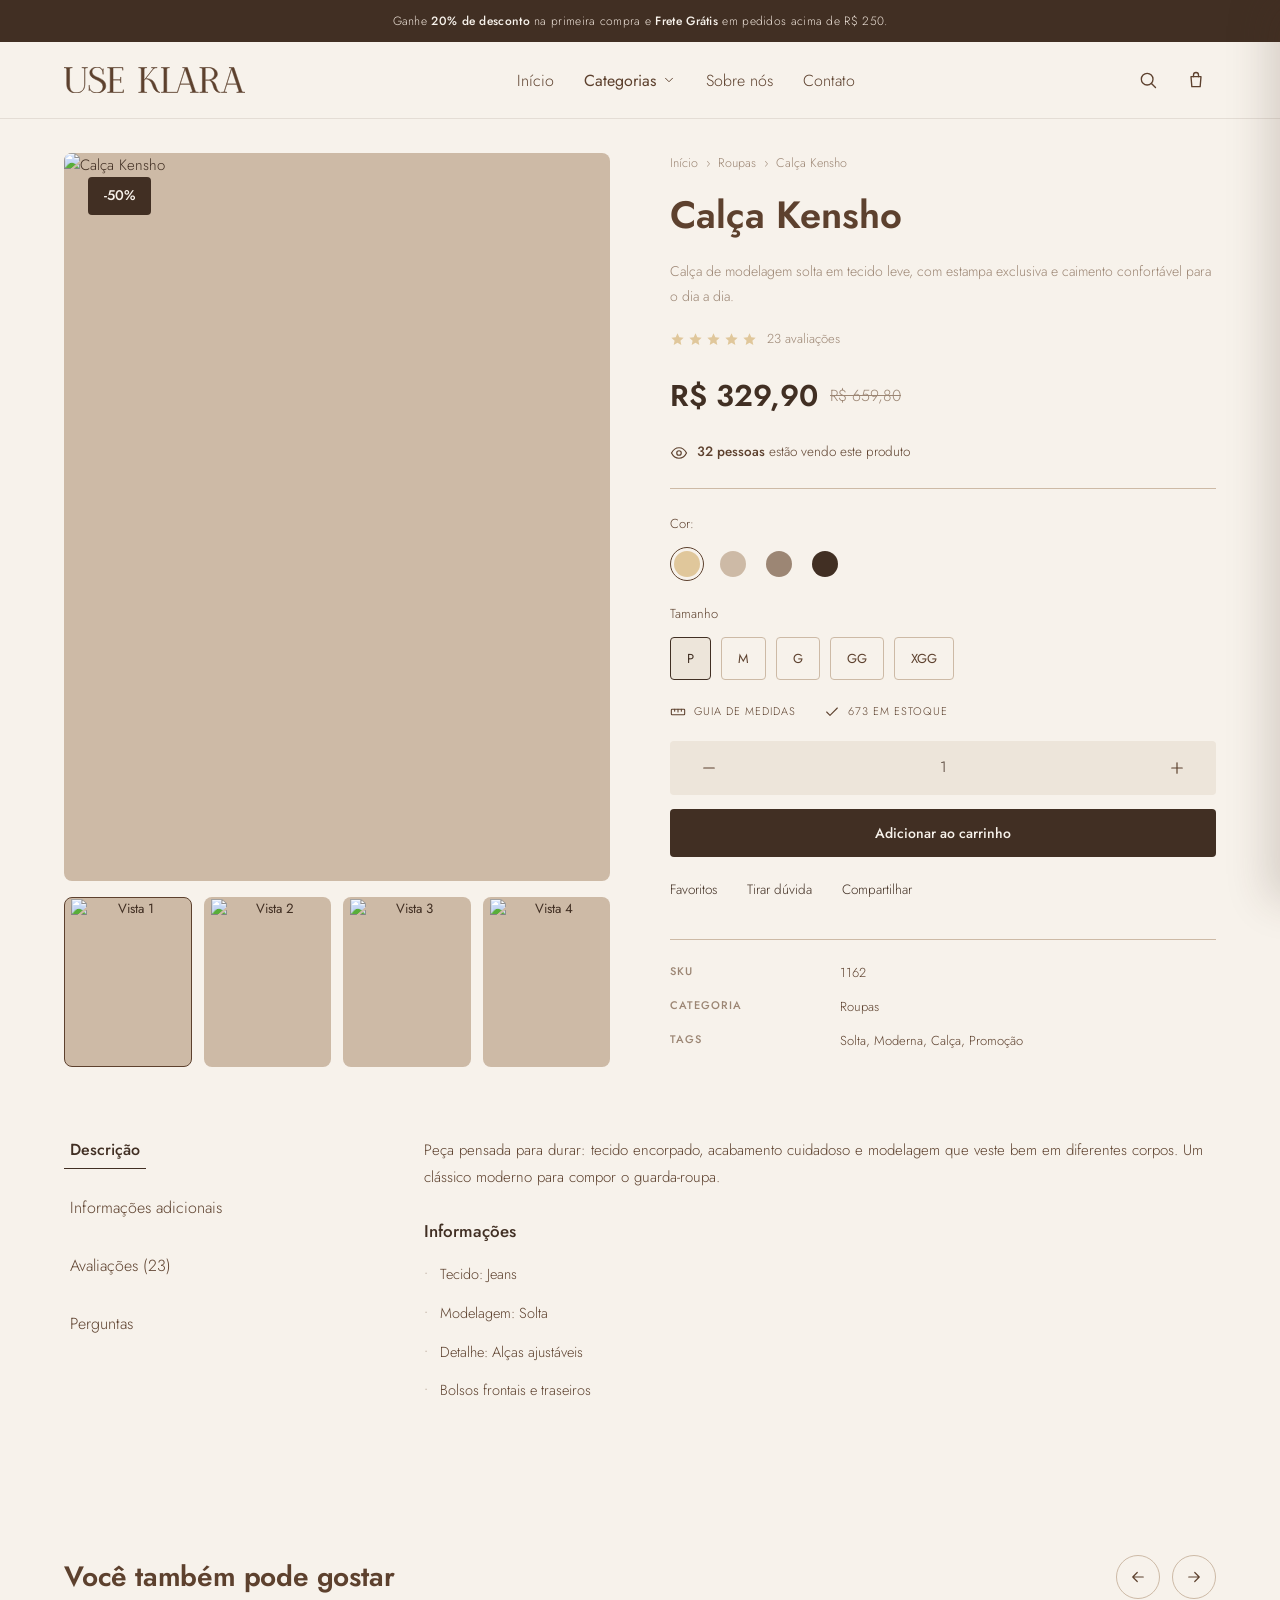
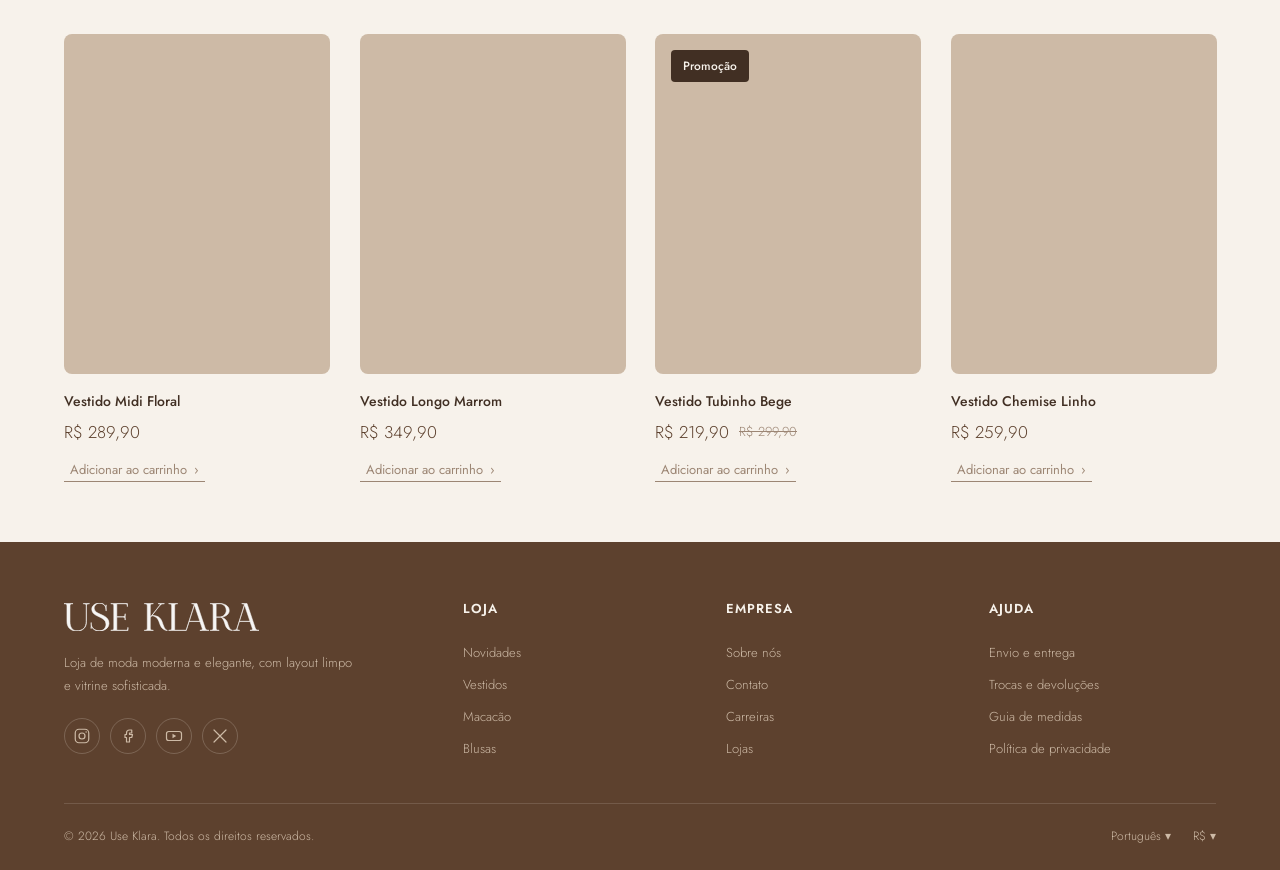
==== commit 906cfb76: "UX mobile inspirada em e-commerce: barra de compra fixa + filtros em painel Produto (mobile): barra " ====
--- a/produto.html
+++ b/produto.html
@@ -118,6 +118,12 @@
   </div>
 </section>
 
+<!-- Barra de compra fixa (mobile) -->
+<div class="mobile-buybar">
+  <div class="mobile-buybar__price"><span class="now">R$ 329,90</span><span class="old">R$ 659,80</span></div>
+  <button type="button" class="btn btn--dark" id="pdpAddMobile">Adicionar ao carrinho</button>
+</div>
+
 <div id="site-footer"></div>
 <script src="js/main.js"></script>
 </body>
--- a/css/style.css
+++ b/css/style.css
@@ -146,15 +146,15 @@
 /* ==========================================================================
    Hero (home)
    ========================================================================== */
-.hero{background:#DDDADB;overflow:hidden;}
-.hero__inner{display:grid;grid-template-columns:1fr 1fr;gap:20px;align-items:center;min-height:620px;}
-.hero__content{max-width:600px;padding:40px 0;}
-.hero__title{margin:0 0 22px;font-size:clamp(42px,6vw,80px);font-weight:500;line-height:1.05;color:var(--chocolate);}
-.hero__text{margin:0 0 34px;max-width:500px;font-size:20px;line-height:1.7;color:#5b4a40;}
+.hero{position:relative;background:#DDDADB;overflow:hidden;min-height:calc(100vh - 119px);display:flex;align-items:center;}
+.hero__inner{width:100%;position:static;}
+.hero__content{position:relative;z-index:2;max-width:520px;padding:48px 0;}
+.hero__title{margin:0 0 22px;font-size:clamp(40px,5vw,80px);font-weight:500;line-height:1.05;color:var(--chocolate);}
+.hero__text{margin:0 0 34px;max-width:500px;font-size:clamp(16px,1.3vw,20px);line-height:1.7;color:#5b4a40;}
 .hero__actions{display:flex;gap:16px;flex-wrap:wrap;}
 .hero__actions .btn{font-size:18px;font-weight:700;}
-.hero__media{position:relative;align-self:stretch;margin-right:calc(-1 * var(--pad));}
-.hero__media img{position:absolute;inset:0;width:100%;height:100%;object-fit:cover;object-position:left center;}
+.hero__media{position:absolute;top:0;right:0;bottom:0;width:58vw;max-width:1200px;background-image:url('../assets/hero.png');background-repeat:no-repeat;background-position:center bottom;background-size:cover;}
+.hero__media img{display:none;}
 
 /* ==========================================================================
    Product cards / grids
@@ -580,6 +580,36 @@
 /* ==========================================================================
    Responsivo
    ========================================================================== */
+/* ==========================================================================
+   UX mobile (padrões de e-commerce): barra de compra fixa + filtros em painel
+   ========================================================================== */
+.mobile-buybar,.filter-toggle{display:none;}
+
+@media (max-width:860px){
+  /* Produto: barra de compra fixa no rodapé */
+  .mobile-buybar{display:flex;align-items:center;gap:14px;position:fixed;left:0;right:0;bottom:0;z-index:85;
+    padding:12px 16px calc(12px + env(safe-area-inset-bottom,0px));background:var(--marfim);
+    border-top:1px solid var(--areia);box-shadow:0 -6px 20px rgba(65,47,35,.12);}
+  .mobile-buybar__price{display:flex;flex-direction:column;line-height:1.15;}
+  .mobile-buybar__price .now{font-size:18px;font-weight:600;color:var(--chocolate);}
+  .mobile-buybar__price .old{font-size:12px;color:var(--nude);text-decoration:line-through;}
+  .mobile-buybar .btn{flex:1;padding:15px;}
+  body.has-buybar{padding-bottom:80px;}
+
+  /* Listagem: filtros viram painel deslizante acionado por botão */
+  .filter-toggle{display:inline-flex;align-items:center;gap:8px;padding:12px 18px;border:1px solid var(--areia);
+    border-radius:6px;font-size:14px;font-weight:500;color:var(--taupe);background:var(--marfim);}
+  .filter-toggle svg{width:16px;height:16px;}
+  .listing__toolbar{position:sticky;top:76px;z-index:40;background:var(--marfim);padding:12px 0;margin-bottom:12px;
+    border-bottom:1px solid var(--areia);}
+  .filters{position:fixed;left:0;right:0;bottom:0;top:auto;z-index:110;max-height:85vh;overflow-y:auto;
+    background:var(--marfim);border-radius:18px 18px 0 0;padding:26px var(--pad) 30px;
+    box-shadow:0 -14px 40px rgba(65,47,35,.22);transform:translateY(102%);transition:transform .38s var(--ease);}
+  .filters.is-open{transform:translateY(0);}
+  .filters__close{position:absolute;top:16px;right:16px;width:34px;height:34px;display:grid;place-items:center;
+    font-size:24px;line-height:1;color:var(--taupe);background:var(--clara);border-radius:50%;}
+}
+
 @media (max-width:1100px){
   .pdp__grid{grid-template-columns:1fr;gap:40px;}
   .cartpage__grid{grid-template-columns:1fr;}
@@ -600,9 +630,10 @@
   .megamenu__links{border-left:0;border-top:1px solid var(--areia);padding-left:0;padding-top:20px;}
   .megamenu__links{display:grid;grid-template-columns:1fr 1fr;gap:0 20px;}
   .megamenu__links h4{grid-column:1/-1;}
-  .hero__inner{grid-template-columns:1fr;min-height:0;gap:0;}
-  .hero__content{padding:48px 0 32px;order:2;}
-  .hero__media{order:1;margin-right:calc(-1 * var(--pad));margin-left:calc(-1 * var(--pad));height:70vw;max-height:520px;}
+  .hero{display:block;min-height:0;}
+  .hero__inner{display:flex;flex-direction:column;}
+  .hero__media{position:static;order:-1;width:auto;margin-left:calc(-1 * var(--pad));margin-right:calc(-1 * var(--pad));height:92vw;max-height:520px;background-position:center 12%;background-size:cover;}
+  .hero__content{order:2;max-width:none;padding:40px 0 8px;}
   .grid--4,.grid--3{grid-template-columns:repeat(2,1fr);}
   .benefits__grid,.benefits--home .benefits__grid{grid-template-columns:repeat(2,1fr);gap:28px;}
   .cat-grid{grid-template-columns:repeat(2,1fr);}
@@ -612,11 +643,28 @@
   .cart-row{grid-template-columns:1fr;gap:12px;}
 }
 @media (max-width:560px){
-  .hero__actions{flex-direction:column;width:100%;max-width:240px;}
+  .hero__title{font-size:clamp(34px,10vw,44px);}
+  .hero__text{font-size:16px;}
+  .hero__actions{flex-direction:column;width:100%;max-width:280px;}
   .hero__actions .btn{width:100%;}
-  .grid--4,.grid--3{grid-template-columns:1fr;}
+  .grid--4,.grid--3{grid-template-columns:repeat(2,1fr);gap:16px;}
+  .benefits__grid,.benefits--home .benefits__grid{grid-template-columns:1fr 1fr;gap:24px 14px;}
   .newsletter__form{flex-direction:column;border-radius:var(--radius-lg);padding:14px;}
   .footer__grid{grid-template-columns:1fr;}
   .footer__bottom{justify-content:center;text-align:center;}
   .order-card__bar{grid-template-columns:1fr 1fr;}
-}
+  /* Página de produto */
+  .pdp__title{font-size:30px;}
+  .pdp__meta-row{flex-wrap:wrap;gap:14px;}
+  .pdp__links{gap:20px;flex-wrap:wrap;}
+  .related__head{flex-direction:column;align-items:flex-start;gap:16px;}
+  /* Listagem de categoria */
+  .listing__toolbar{flex-direction:column;align-items:flex-start;gap:12px;}
+  .filter__sizes{gap:8px;}
+  /* Sobre */
+  .about-intro__grid{gap:26px;}
+}
+@media (max-width:400px){
+  .cat-grid{grid-template-columns:1fr;}
+  .products .section-title--center{font-size:30px;}
+}
